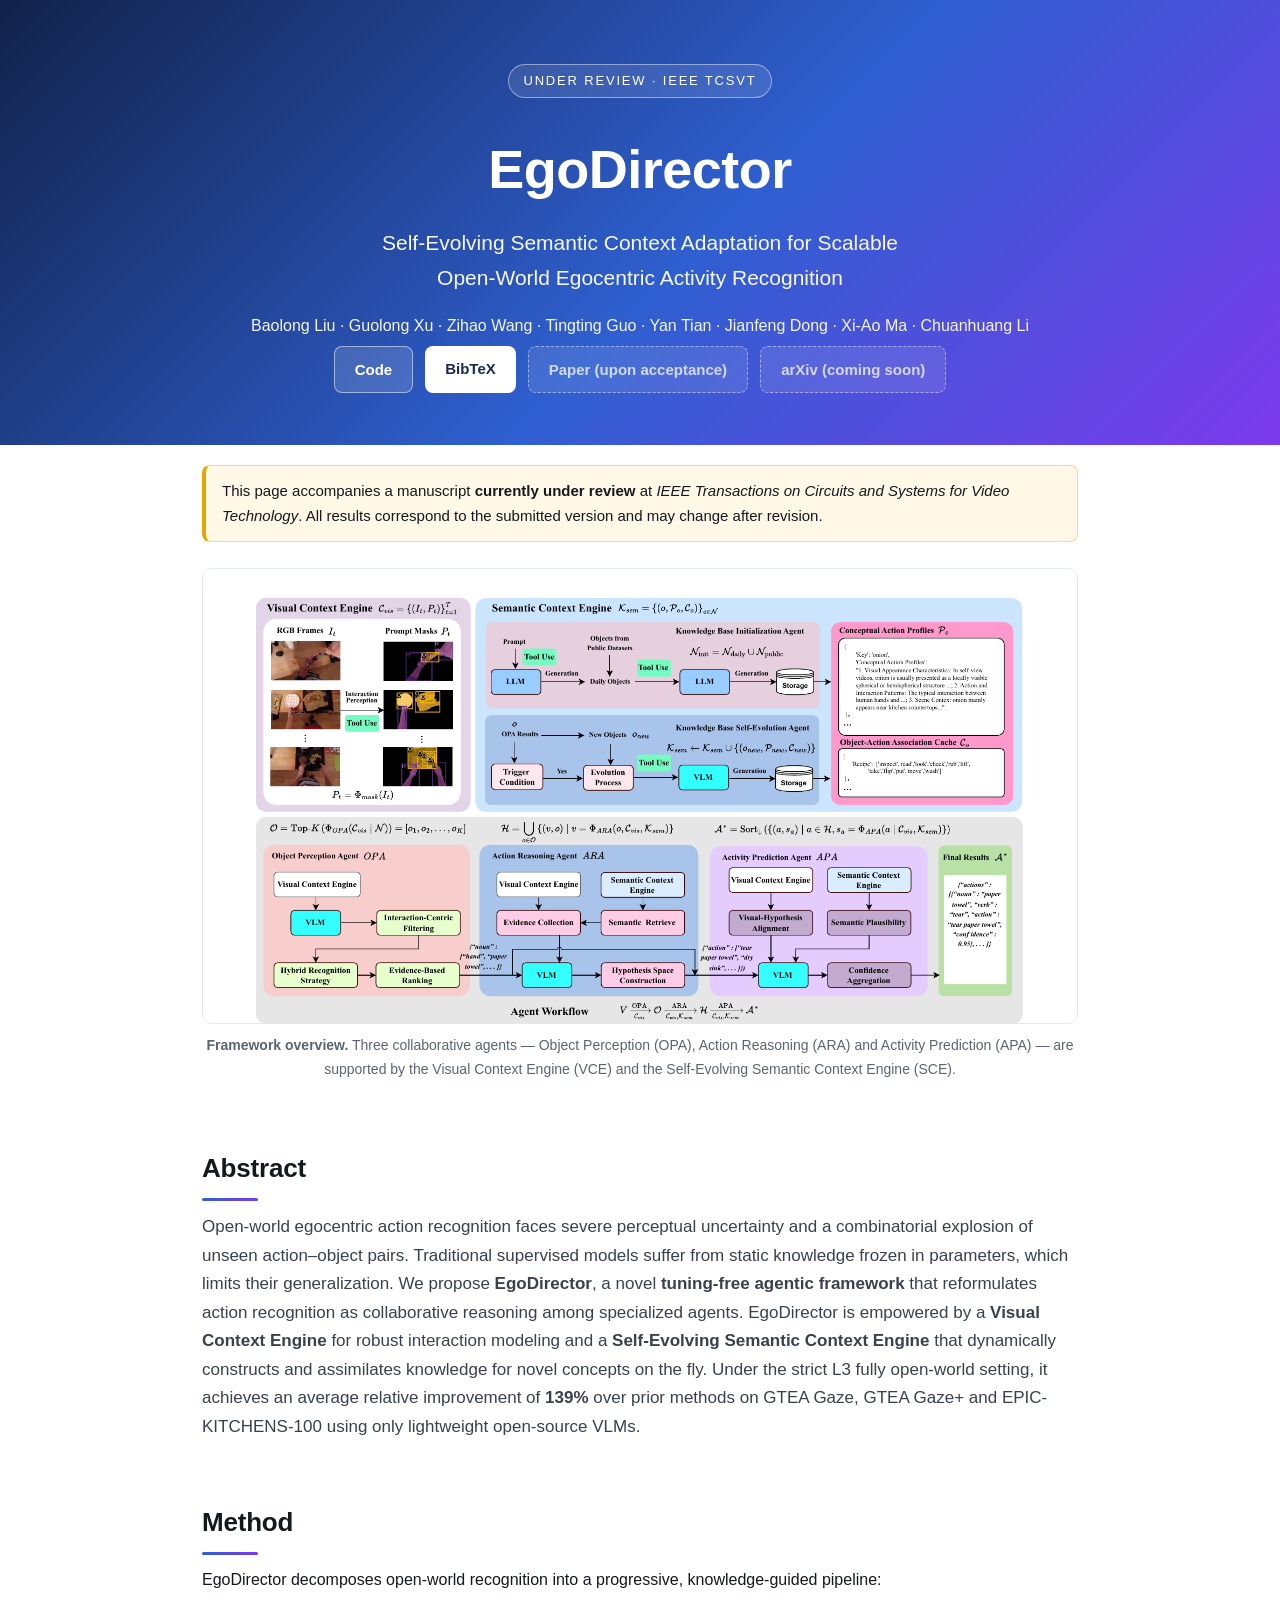
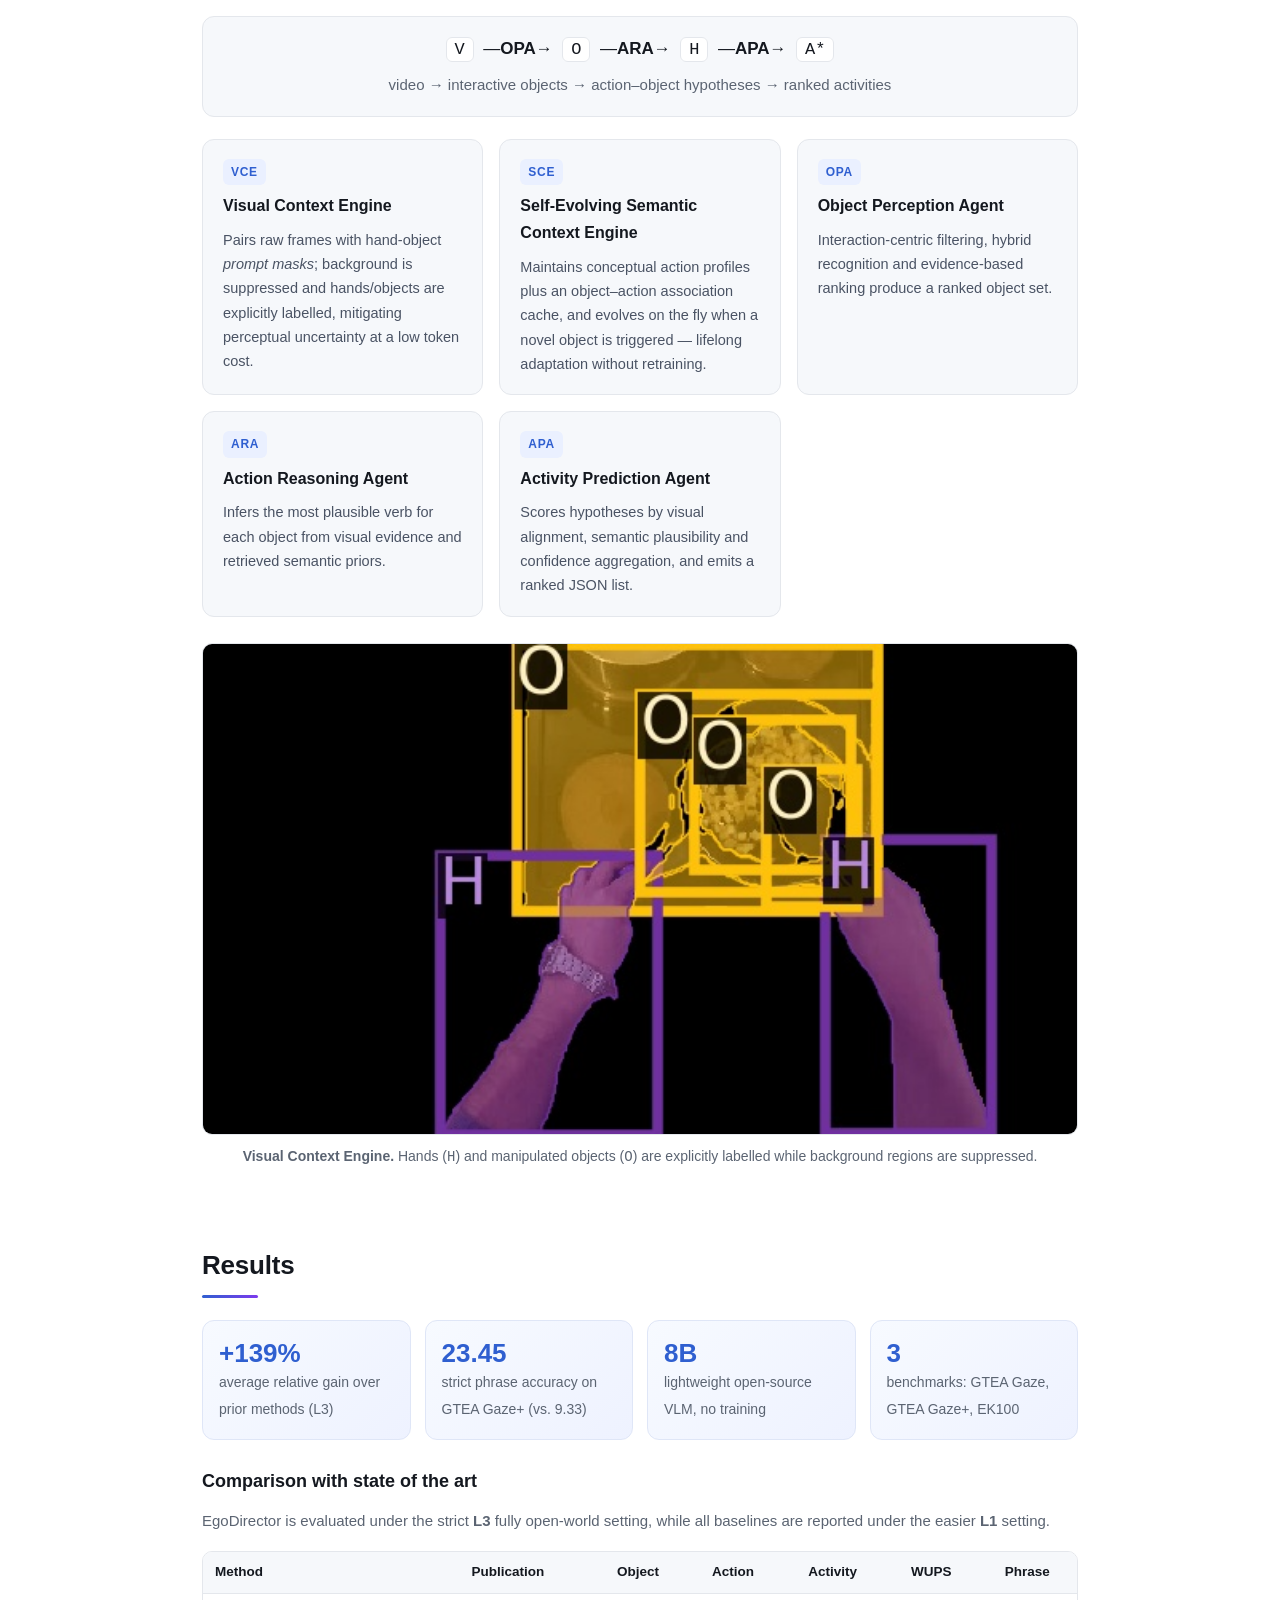
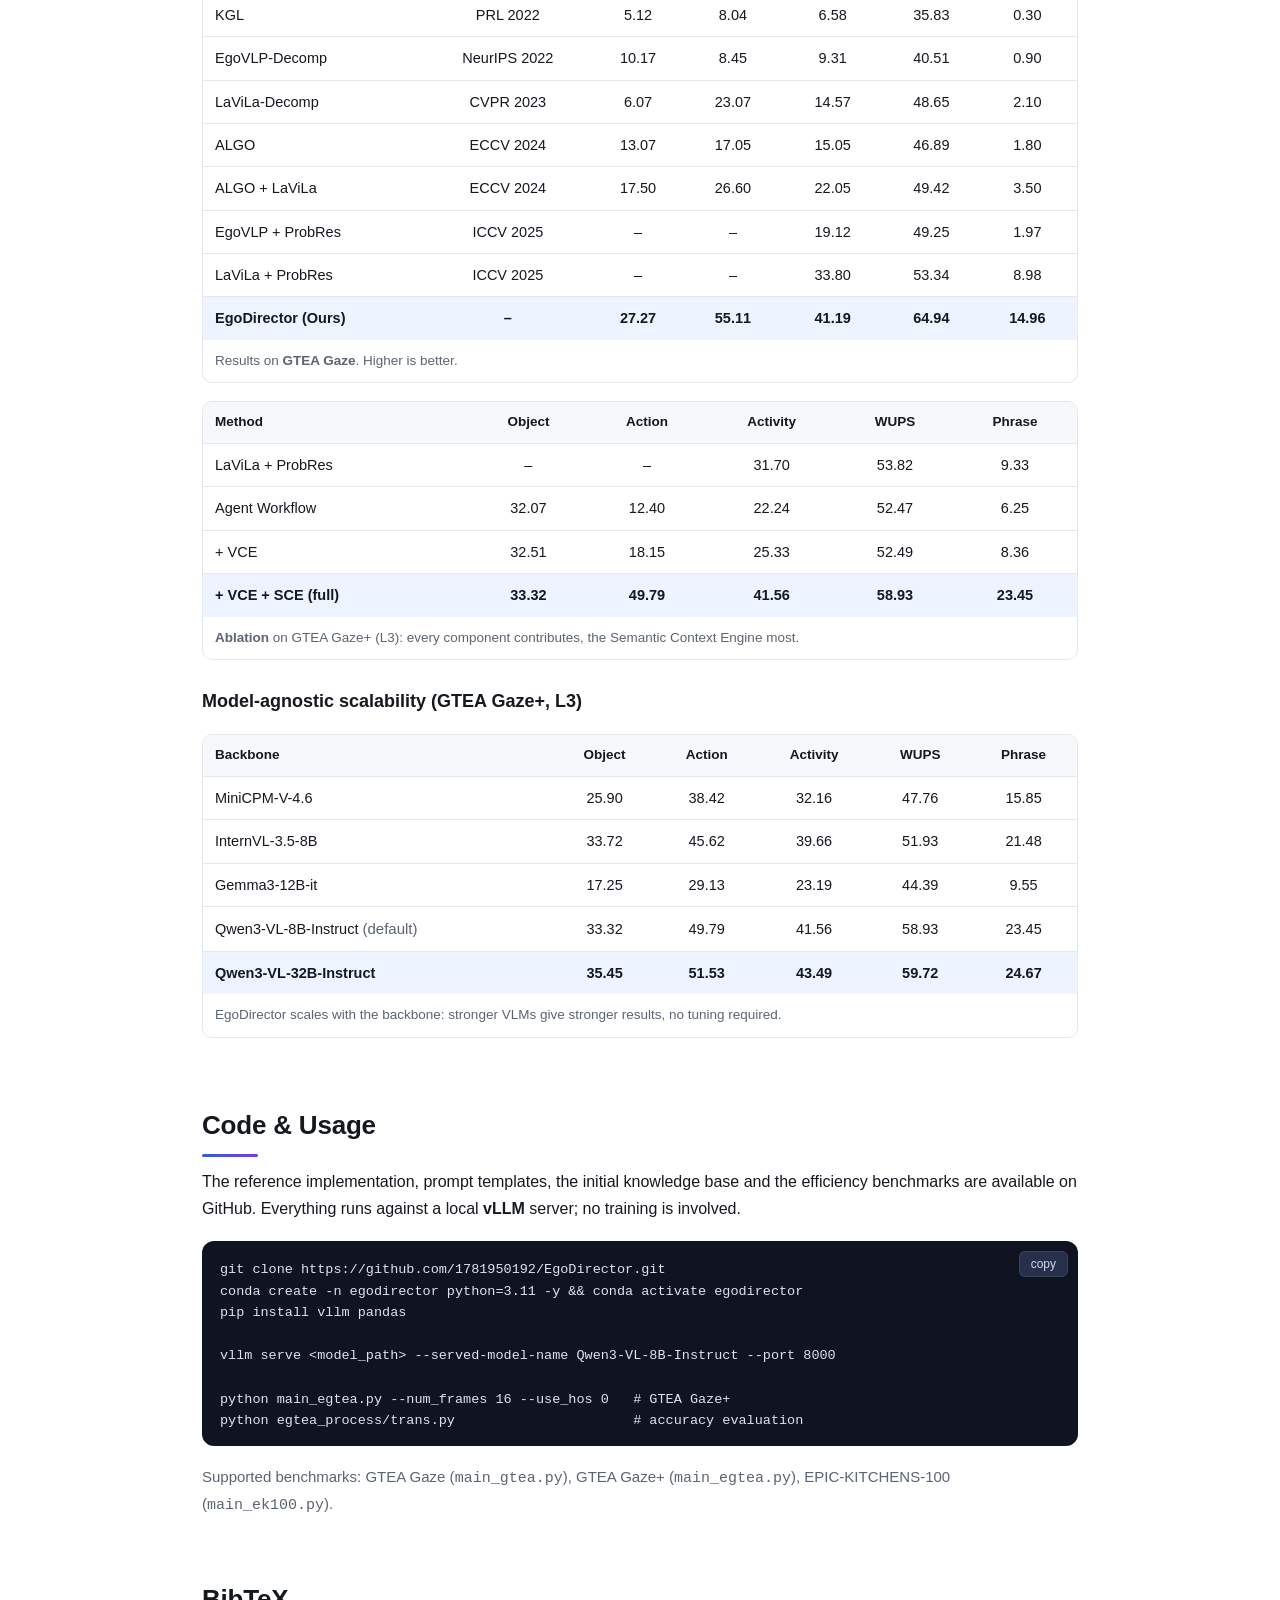
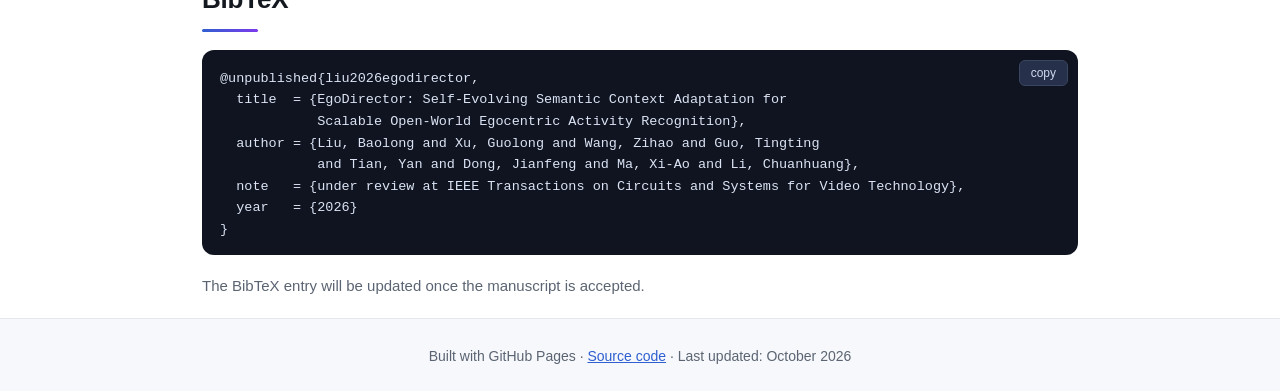
==== docs/index.html @ 60a10f9a "docs: add a GitHub Pages project page for the manuscript" ====
<!DOCTYPE html>
<html lang="en">
<head>
<meta charset="UTF-8">
<meta name="viewport" content="width=device-width, initial-scale=1.0">
<title>EgoDirector — Open-World Egocentric Activity Recognition</title>
<meta name="description" content="EgoDirector: a tuning-free agentic framework with a Visual Context Engine and a Self-Evolving Semantic Context Engine for scalable open-world egocentric activity recognition.">
<style>
  :root{
    --ink:#14181f; --muted:#5b6472; --line:#e4e7ec; --bg:#ffffff; --soft:#f6f8fb;
    --accent:#2f5fd0; --accent2:#7c3aed;
  }
  *{box-sizing:border-box}
  html{scroll-behavior:smooth}
  body{
    margin:0; background:var(--bg); color:var(--ink);
    font-family:-apple-system,BlinkMacSystemFont,"Segoe UI",Roboto,"Helvetica Neue",Arial,sans-serif;
    line-height:1.68; -webkit-font-smoothing:antialiased;
  }
  .wrap{max-width:920px;margin:0 auto;padding:0 22px}

  /* ---------- hero ---------- */
  header.hero{
    background:linear-gradient(135deg,#12224a 0%,#2f5fd0 55%,#7c3aed 100%);
    color:#fff; padding:64px 0 52px; text-align:center;
  }
  .eyebrow{
    display:inline-block; font-size:13px; letter-spacing:.14em; text-transform:uppercase;
    padding:5px 14px; border:1px solid rgba(255,255,255,.45); border-radius:999px;
    background:rgba(255,255,255,.10); margin-bottom:20px;
  }
  h1.title{
    margin:6px 0 10px; font-size:clamp(34px,6vw,54px); font-weight:800; letter-spacing:-.5px;
  }
  .subtitle{
    font-size:clamp(16px,2.4vw,21px); font-weight:500; opacity:.96; max-width:760px; margin:0 auto 18px;
  }
  .venue{font-size:15px; opacity:.85; margin-bottom:22px}
  .authors{font-size:16px; opacity:.95; margin-bottom:6px}
  .affil{font-size:14px; opacity:.72; margin-bottom:26px}
  .links{display:flex; gap:12px; justify-content:center; flex-wrap:wrap}
  .btn{
    display:inline-block; padding:10px 20px; border-radius:8px; font-size:15px; font-weight:600;
    text-decoration:none; transition:transform .12s ease, box-shadow .12s ease;
  }
  .btn:hover{transform:translateY(-2px); box-shadow:0 8px 20px rgba(0,0,0,.22)}
  .btn-solid{background:#fff; color:#1b2a52}
  .btn-ghost{background:rgba(255,255,255,.14); color:#fff; border:1px solid rgba(255,255,255,.5)}
  .btn-dim{background:rgba(255,255,255,.10); color:rgba(255,255,255,.75); border:1px dashed rgba(255,255,255,.45); cursor:default}
  .btn-dim:hover{transform:none; box-shadow:none}

  /* ---------- sections ---------- */
  main{padding:14px 0 40px}
  section{padding:40px 0 8px}
  h2{
    font-size:26px; margin:0 0 8px; letter-spacing:-.2px; position:relative; padding-bottom:10px;
  }
  h2::after{
    content:""; position:absolute; left:0; bottom:0; width:56px; height:3px; border-radius:2px;
    background:linear-gradient(90deg,var(--accent),var(--accent2));
  }
  h3{font-size:18px; margin:26px 0 8px}
  p{margin:12px 0}
  .lead{font-size:17px; color:#39414f}
  .muted{color:var(--muted); font-size:15px}
  .notice{
    background:#fff8e6; border:1px solid #f2d999; border-left:4px solid #e0a800;
    padding:12px 16px; border-radius:8px; font-size:15px; margin:20px 0 4px;
  }

  figure{margin:26px 0}
  figure img{width:100%; border-radius:10px; border:1px solid var(--line); display:block}
  figcaption{font-size:14px; color:var(--muted); margin-top:10px; text-align:center}

  /* ---------- cards ---------- */
  .grid{display:grid; gap:16px; grid-template-columns:repeat(auto-fit,minmax(260px,1fr)); margin:20px 0}
  .card{background:var(--soft); border:1px solid var(--line); border-radius:12px; padding:18px 20px}
  .card h4{margin:0 0 8px; font-size:16px}
  .card p{margin:0; font-size:14.5px; color:#4a5364}
  .tag{
    display:inline-block; font-size:12px; font-weight:700; letter-spacing:.06em; text-transform:uppercase;
    color:var(--accent); background:#eaf0ff; border-radius:6px; padding:3px 8px; margin-bottom:8px;
  }

  .pipeline{
    background:var(--soft); border:1px solid var(--line); border-radius:12px;
    padding:18px; text-align:center; font-size:17px; margin:22px 0;
  }
  .pipeline code{background:#fff; border:1px solid var(--line); border-radius:6px; padding:2px 8px}

  /* ---------- tables ---------- */
  .tablewrap{overflow-x:auto; margin:18px 0; border:1px solid var(--line); border-radius:10px}
  table{border-collapse:collapse; width:100%; font-size:14.5px; min-width:640px}
  th,td{padding:9px 12px; text-align:center; border-bottom:1px solid var(--line)}
  thead th{background:var(--soft); font-weight:700; font-size:13.5px; position:sticky; top:0}
  tbody tr:last-child td{border-bottom:none}
  tr.ours{background:#eef4ff; font-weight:700}
  td.left,th.left{text-align:left}
  caption{caption-side:bottom; font-size:13.5px; color:var(--muted); padding:10px 12px; text-align:left}

  .kpis{display:grid; gap:14px; grid-template-columns:repeat(auto-fit,minmax(200px,1fr)); margin:22px 0}
  .kpi{background:linear-gradient(135deg,#f7faff,#eef2ff); border:1px solid #dfe6f7; border-radius:12px; padding:16px}
  .kpi b{display:block; font-size:26px; color:var(--accent); line-height:1.25}
  .kpi span{font-size:14px; color:var(--muted)}

  /* ---------- bibtex ---------- */
  .bibbox{position:relative; background:#0f1420; border-radius:12px; padding:18px 18px 14px; margin:18px 0}
  .bibbox pre{
    margin:0; color:#dbe3f4; font-size:13.5px; overflow-x:auto;
    font-family:ui-monospace,SFMono-Regular,Menlo,Consolas,monospace; line-height:1.6;
  }
  .copybtn{
    position:absolute; top:10px; right:10px; background:#26304a; color:#cfd8ee; border:1px solid #3a4560;
    font-size:12px; padding:5px 11px; border-radius:6px; cursor:pointer;
  }
  .copybtn:hover{background:#33405f}

  footer{border-top:1px solid var(--line); background:var(--soft); padding:26px 0; text-align:center; color:var(--muted); font-size:14px}
  footer a{color:var(--accent)}

  @media (max-width:600px){
    header.hero{padding:44px 0 38px}
    h2{font-size:22px}
  }
</style>
</head>
<body>

<header class="hero">
  <div class="wrap">
    <span class="eyebrow">Under Review · IEEE TCSVT</span>
    <h1 class="title">EgoDirector</h1>
    <p class="subtitle">Self-Evolving Semantic Context Adaptation for Scalable<br>Open-World Egocentric Activity Recognition</p>
    <p class="authors">Baolong Liu · Guolong Xu · Zihao Wang · Tingting Guo · Yan Tian · Jianfeng Dong · Xi-Ao Ma · Chuanhuang Li</p>
    <div class="links">
      <a class="btn btn-ghost" href="https://github.com/1781950192/EgoDirector">Code</a>
      <a class="btn btn-solid" href="#bibtex">BibTeX</a>
      <span class="btn btn-dim">Paper&nbsp;(upon acceptance)</span>
      <span class="btn btn-dim">arXiv&nbsp;(coming soon)</span>
    </div>
  </div>
</header>

<main class="wrap">

  <p class="notice">
    This page accompanies a manuscript <b>currently under review</b> at <i>IEEE Transactions on Circuits and Systems
    for Video Technology</i>. All results correspond to the submitted version and may change after revision.
  </p>

  <figure>
    <img src="assets/architecture.png" alt="Overview of the EgoDirector framework">
    <figcaption>
      <b>Framework overview.</b> Three collaborative agents — Object Perception (OPA), Action Reasoning (ARA) and
      Activity Prediction (APA) — are supported by the Visual Context Engine (VCE) and the Self-Evolving Semantic
      Context Engine (SCE).
    </figcaption>
  </figure>

  <section id="abstract">
    <h2>Abstract</h2>
    <p class="lead">
      Open-world egocentric action recognition faces severe perceptual uncertainty and a combinatorial explosion of
      unseen action–object pairs. Traditional supervised models suffer from static knowledge frozen in parameters,
      which limits their generalization. We propose <b>EgoDirector</b>, a novel <b>tuning-free agentic framework</b>
      that reformulates action recognition as collaborative reasoning among specialized agents. EgoDirector is
      empowered by a <b>Visual Context Engine</b> for robust interaction modeling and a <b>Self-Evolving Semantic
      Context Engine</b> that dynamically constructs and assimilates knowledge for novel concepts on the fly.
      Under the strict L3 fully open-world setting, it achieves an average relative improvement of
      <b>139%</b> over prior methods on GTEA Gaze, GTEA Gaze+ and EPIC-KITCHENS-100 using only lightweight
      open-source VLMs.
    </p>
  </section>

  <section id="method">
    <h2>Method</h2>
    <p>
      EgoDirector decomposes open-world recognition into a progressive, knowledge-guided pipeline:
    </p>
    <div class="pipeline">
      <code>V</code> &nbsp;—<b>OPA</b>→&nbsp; <code>O</code> &nbsp;—<b>ARA</b>→&nbsp; <code>H</code>
      &nbsp;—<b>APA</b>→&nbsp; <code>A*</code>
      <div class="muted" style="margin-top:8px">
        video → interactive objects → action–object hypotheses → ranked activities
      </div>
    </div>

    <div class="grid">
      <div class="card">
        <span class="tag">VCE</span>
        <h4>Visual Context Engine</h4>
        <p>Pairs raw frames with hand-object <i>prompt masks</i>; background is suppressed and hands/objects are
        explicitly labelled, mitigating perceptual uncertainty at a low token cost.</p>
      </div>
      <div class="card">
        <span class="tag">SCE</span>
        <h4>Self-Evolving Semantic Context Engine</h4>
        <p>Maintains conceptual action profiles plus an object–action association cache, and evolves on the fly when
        a novel object is triggered — lifelong adaptation without retraining.</p>
      </div>
      <div class="card">
        <span class="tag">OPA</span>
        <h4>Object Perception Agent</h4>
        <p>Interaction-centric filtering, hybrid recognition and evidence-based ranking produce a ranked object set.</p>
      </div>
      <div class="card">
        <span class="tag">ARA</span>
        <h4>Action Reasoning Agent</h4>
        <p>Infers the most plausible verb for each object from visual evidence and retrieved semantic priors.</p>
      </div>
      <div class="card">
        <span class="tag">APA</span>
        <h4>Activity Prediction Agent</h4>
        <p>Scores hypotheses by visual alignment, semantic plausibility and confidence aggregation, and emits a
        ranked JSON list.</p>
      </div>
    </div>

    <figure>
      <img src="assets/vce_example.png" alt="Prompt mask produced by the Visual Context Engine">
      <figcaption>
        <b>Visual Context Engine.</b> Hands (<code>H</code>) and manipulated objects (<code>O</code>) are explicitly
        labelled while background regions are suppressed.
      </figcaption>
    </figure>
  </section>

  <section id="results">
    <h2>Results</h2>

    <div class="kpis">
      <div class="kpi"><b>+139%</b><span>average relative gain over prior methods (L3)</span></div>
      <div class="kpi"><b>23.45</b><span>strict phrase accuracy on GTEA Gaze+ (vs. 9.33)</span></div>
      <div class="kpi"><b>8B</b><span>lightweight open-source VLM, no training</span></div>
      <div class="kpi"><b>3</b><span>benchmarks: GTEA Gaze, GTEA Gaze+, EK100</span></div>
    </div>

    <h3>Comparison with state of the art</h3>
    <p class="muted">
      EgoDirector is evaluated under the strict <b>L3</b> fully open-world setting, while all baselines are reported
      under the easier <b>L1</b> setting.
    </p>
    <div class="tablewrap">
      <table>
        <thead>
          <tr>
            <th class="left">Method</th><th>Publication</th>
            <th>Object</th><th>Action</th><th>Activity</th><th>WUPS</th><th>Phrase</th>
          </tr>
        </thead>
        <tbody>
          <tr><td class="left">KGL</td><td>PRL 2022</td><td>5.12</td><td>8.04</td><td>6.58</td><td>35.83</td><td>0.30</td></tr>
          <tr><td class="left">EgoVLP-Decomp</td><td>NeurIPS 2022</td><td>10.17</td><td>8.45</td><td>9.31</td><td>40.51</td><td>0.90</td></tr>
          <tr><td class="left">LaViLa-Decomp</td><td>CVPR 2023</td><td>6.07</td><td>23.07</td><td>14.57</td><td>48.65</td><td>2.10</td></tr>
          <tr><td class="left">ALGO</td><td>ECCV 2024</td><td>13.07</td><td>17.05</td><td>15.05</td><td>46.89</td><td>1.80</td></tr>
          <tr><td class="left">ALGO + LaViLa</td><td>ECCV 2024</td><td>17.50</td><td>26.60</td><td>22.05</td><td>49.42</td><td>3.50</td></tr>
          <tr><td class="left">EgoVLP + ProbRes</td><td>ICCV 2025</td><td>–</td><td>–</td><td>19.12</td><td>49.25</td><td>1.97</td></tr>
          <tr><td class="left">LaViLa + ProbRes</td><td>ICCV 2025</td><td>–</td><td>–</td><td>33.80</td><td>53.34</td><td>8.98</td></tr>
          <tr class="ours"><td class="left">EgoDirector (Ours)</td><td>–</td><td>27.27</td><td>55.11</td><td>41.19</td><td>64.94</td><td>14.96</td></tr>
        </tbody>
        <caption>Results on <b>GTEA Gaze</b>. Higher is better.</caption>
      </table>
    </div>

    <div class="tablewrap">
      <table>
        <thead>
          <tr><th class="left">Method</th><th>Object</th><th>Action</th><th>Activity</th><th>WUPS</th><th>Phrase</th></tr>
        </thead>
        <tbody>
          <tr><td class="left">LaViLa + ProbRes</td><td>–</td><td>–</td><td>31.70</td><td>53.82</td><td>9.33</td></tr>
          <tr><td class="left">Agent Workflow</td><td>32.07</td><td>12.40</td><td>22.24</td><td>52.47</td><td>6.25</td></tr>
          <tr><td class="left">+ VCE</td><td>32.51</td><td>18.15</td><td>25.33</td><td>52.49</td><td>8.36</td></tr>
          <tr class="ours"><td class="left">+ VCE + SCE (full)</td><td>33.32</td><td>49.79</td><td>41.56</td><td>58.93</td><td>23.45</td></tr>
        </tbody>
        <caption><b>Ablation</b> on GTEA Gaze+ (L3): every component contributes, the Semantic Context Engine most.</caption>
      </table>
    </div>

    <h3>Model-agnostic scalability (GTEA Gaze+, L3)</h3>
    <div class="tablewrap">
      <table>
        <thead>
          <tr><th class="left">Backbone</th><th>Object</th><th>Action</th><th>Activity</th><th>WUPS</th><th>Phrase</th></tr>
        </thead>
        <tbody>
          <tr><td class="left">MiniCPM-V-4.6</td><td>25.90</td><td>38.42</td><td>32.16</td><td>47.76</td><td>15.85</td></tr>
          <tr><td class="left">InternVL-3.5-8B</td><td>33.72</td><td>45.62</td><td>39.66</td><td>51.93</td><td>21.48</td></tr>
          <tr><td class="left">Gemma3-12B-it</td><td>17.25</td><td>29.13</td><td>23.19</td><td>44.39</td><td>9.55</td></tr>
          <tr><td class="left">Qwen3-VL-8B-Instruct <span class="muted">(default)</span></td><td>33.32</td><td>49.79</td><td>41.56</td><td>58.93</td><td>23.45</td></tr>
          <tr class="ours"><td class="left">Qwen3-VL-32B-Instruct</td><td>35.45</td><td>51.53</td><td>43.49</td><td>59.72</td><td>24.67</td></tr>
        </tbody>
        <caption>EgoDirector scales with the backbone: stronger VLMs give stronger results, no tuning required.</caption>
      </table>
    </div>
  </section>

  <section id="code">
    <h2>Code &amp; Usage</h2>
    <p>
      The reference implementation, prompt templates, the initial knowledge base and the efficiency benchmarks are
      available on GitHub. Everything runs against a local <b>vLLM</b> server; no training is involved.
    </p>
    <div class="bibbox">
      <button class="copybtn" onclick="navigator.clipboard.writeText('git clone https://github.com/1781950192/EgoDirector.git')">copy</button>
      <pre>git clone https://github.com/1781950192/EgoDirector.git
conda create -n egodirector python=3.11 -y &amp;&amp; conda activate egodirector
pip install vllm pandas

vllm serve &lt;model_path&gt; --served-model-name Qwen3-VL-8B-Instruct --port 8000

python main_egtea.py --num_frames 16 --use_hos 0   # GTEA Gaze+
python egtea_process/trans.py                      # accuracy evaluation</pre>
    </div>
    <p class="muted">
      Supported benchmarks: GTEA Gaze (<code>main_gtea.py</code>), GTEA Gaze+ (<code>main_egtea.py</code>),
      EPIC-KITCHENS-100 (<code>main_ek100.py</code>).
    </p>
  </section>

  <section id="bibtex">
    <h2>BibTeX</h2>
    <div class="bibbox">
      <button class="copybtn" onclick="navigator.clipboard.writeText(document.getElementById('bib').innerText)">copy</button>
      <pre id="bib">@unpublished{liu2026egodirector,
  title  = {EgoDirector: Self-Evolving Semantic Context Adaptation for
            Scalable Open-World Egocentric Activity Recognition},
  author = {Liu, Baolong and Xu, Guolong and Wang, Zihao and Guo, Tingting
            and Tian, Yan and Dong, Jianfeng and Ma, Xi-Ao and Li, Chuanhuang},
  note   = {under review at IEEE Transactions on Circuits and Systems for Video Technology},
  year   = {2026}
}</pre>
    </div>
    <p class="muted">The BibTeX entry will be updated once the manuscript is accepted.</p>
  </section>

</main>

<footer>
  <div class="wrap">
    Built with GitHub Pages ·
    <a href="https://github.com/1781950192/EgoDirector">Source code</a> ·
    Last updated: October 2026
  </div>
</footer>

</body>
</html>
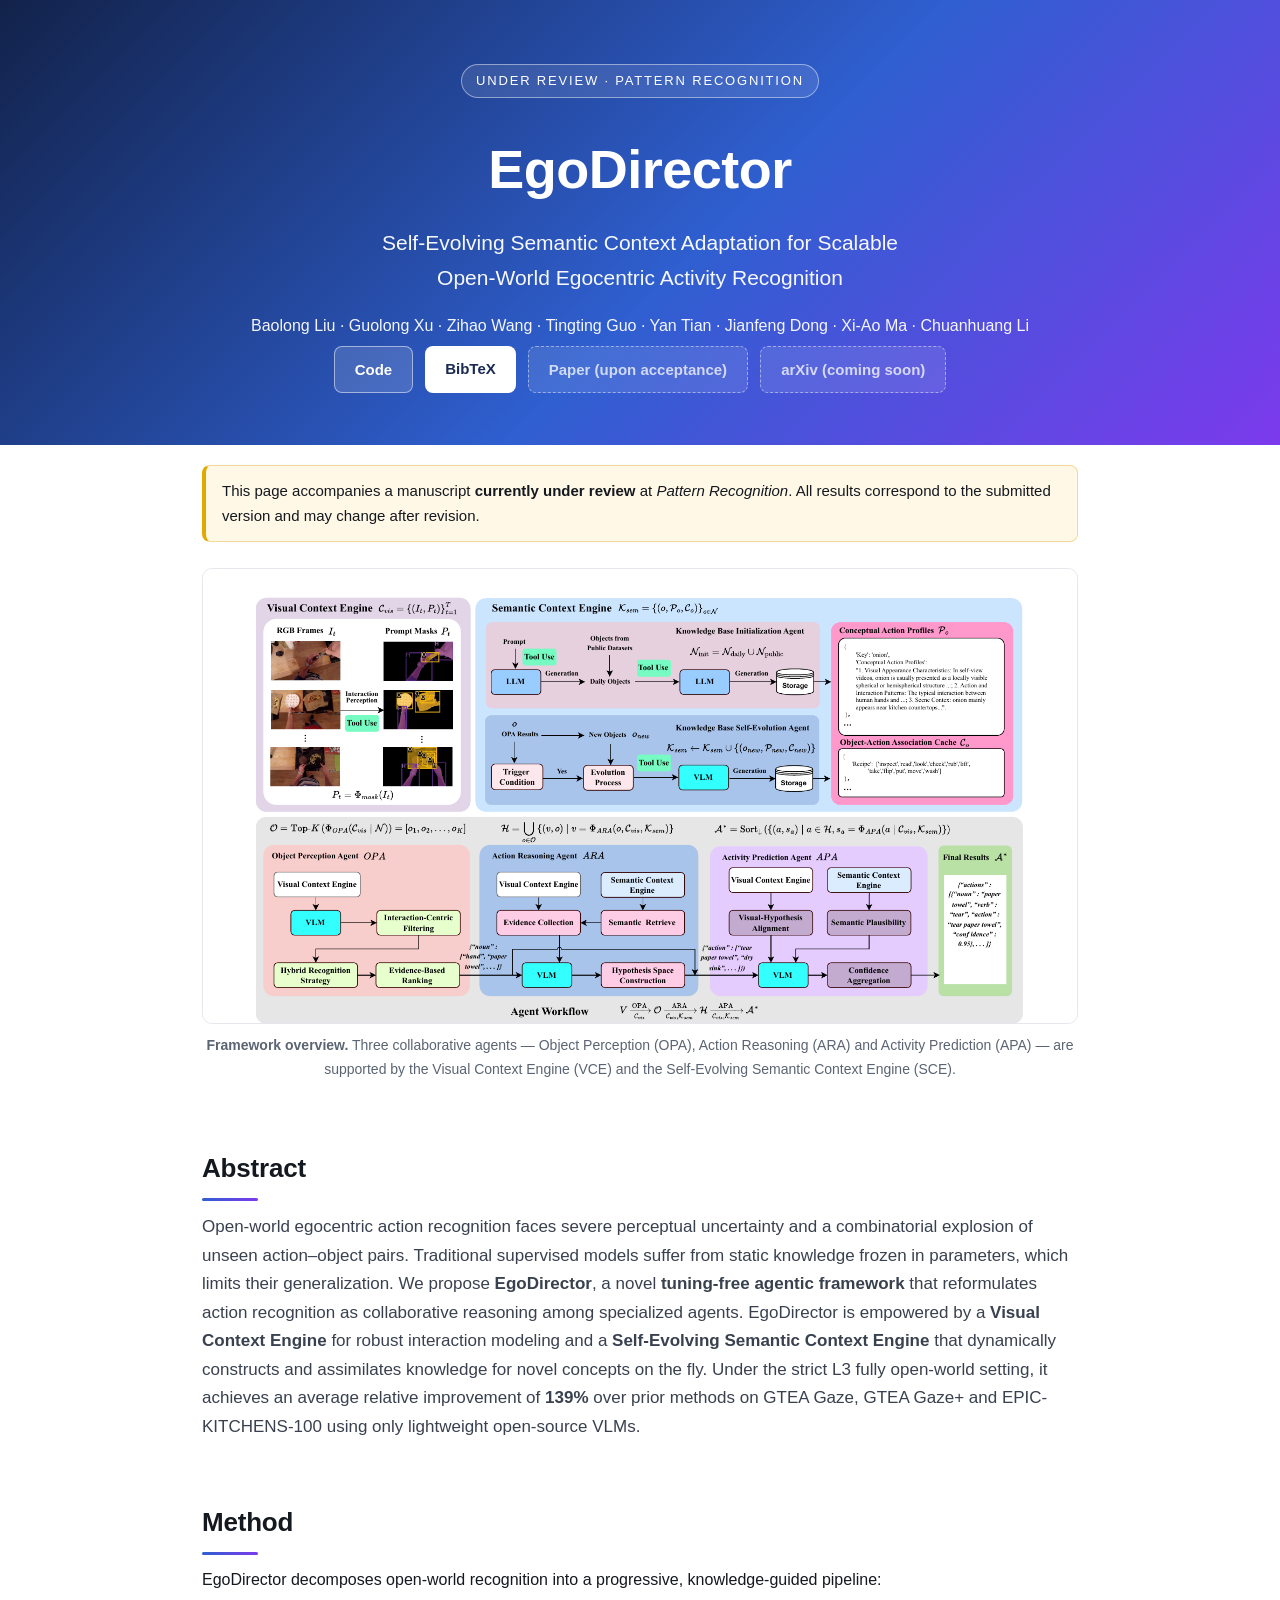
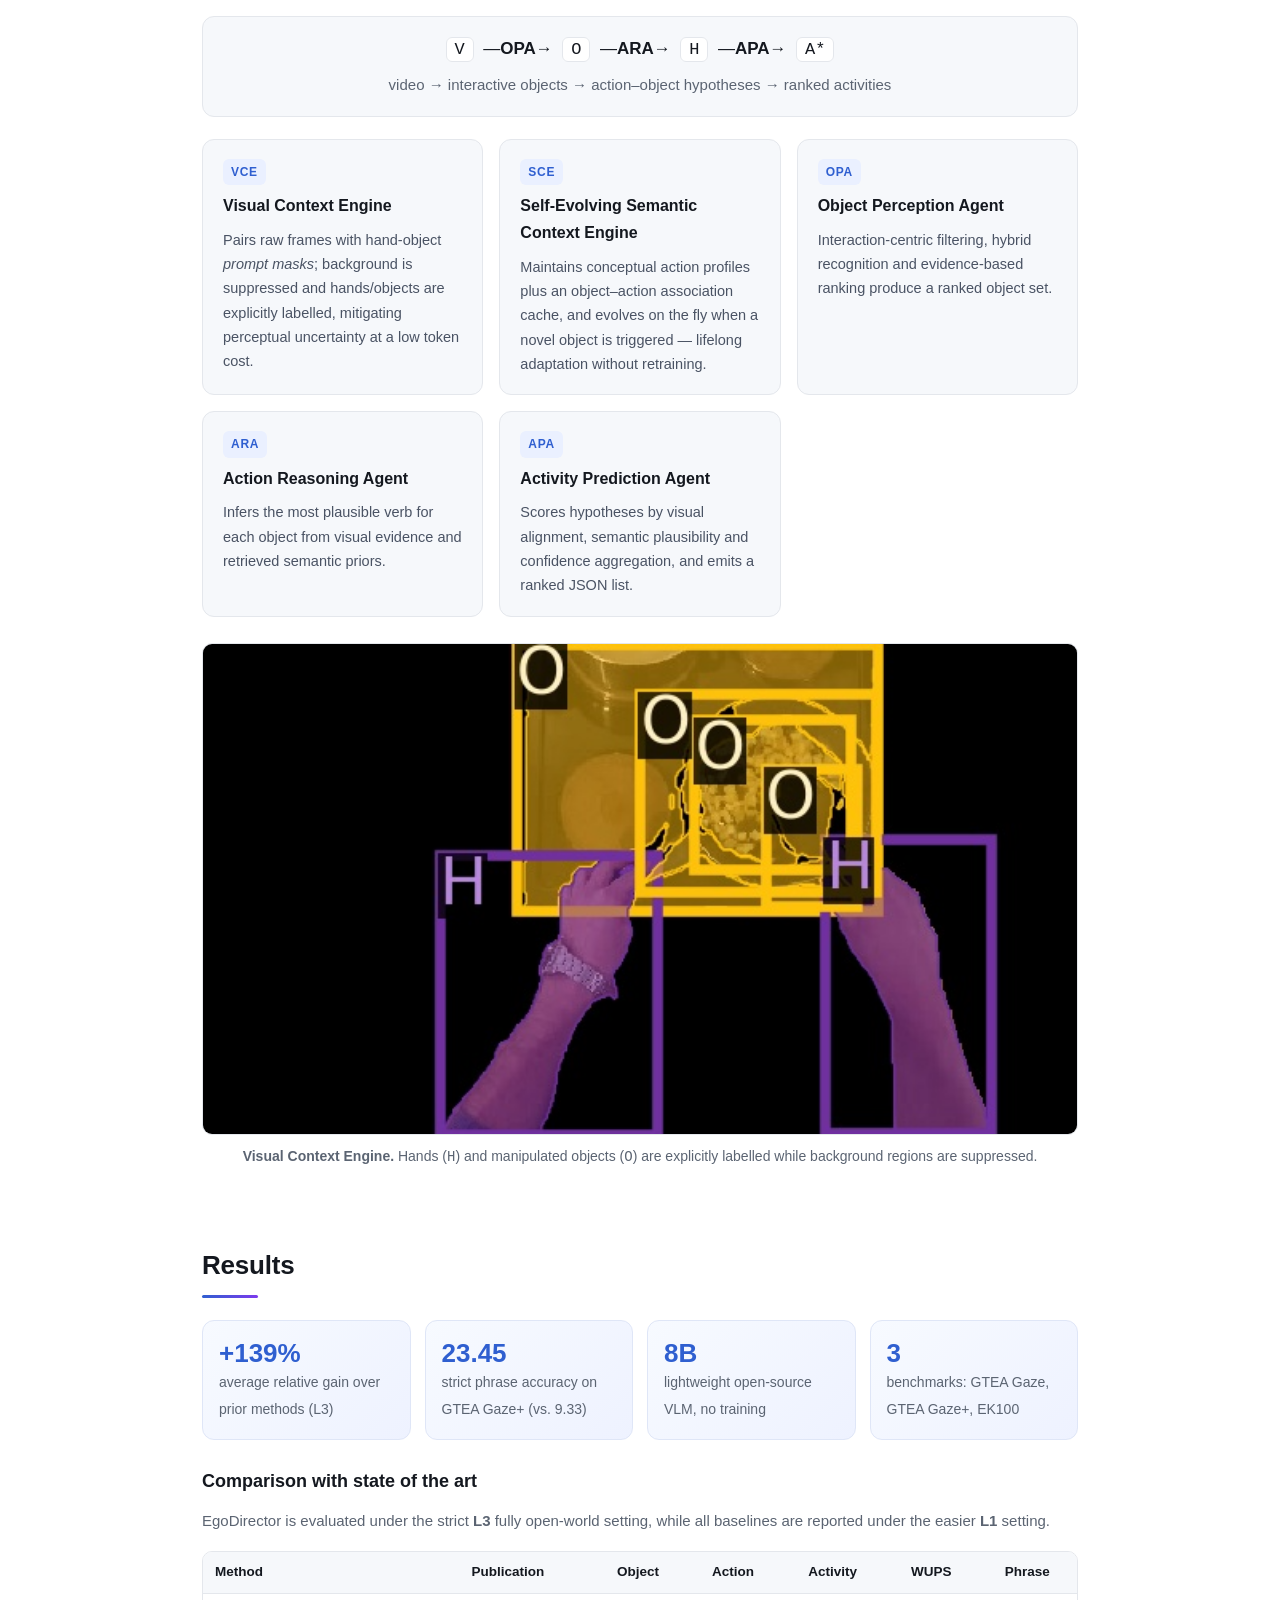
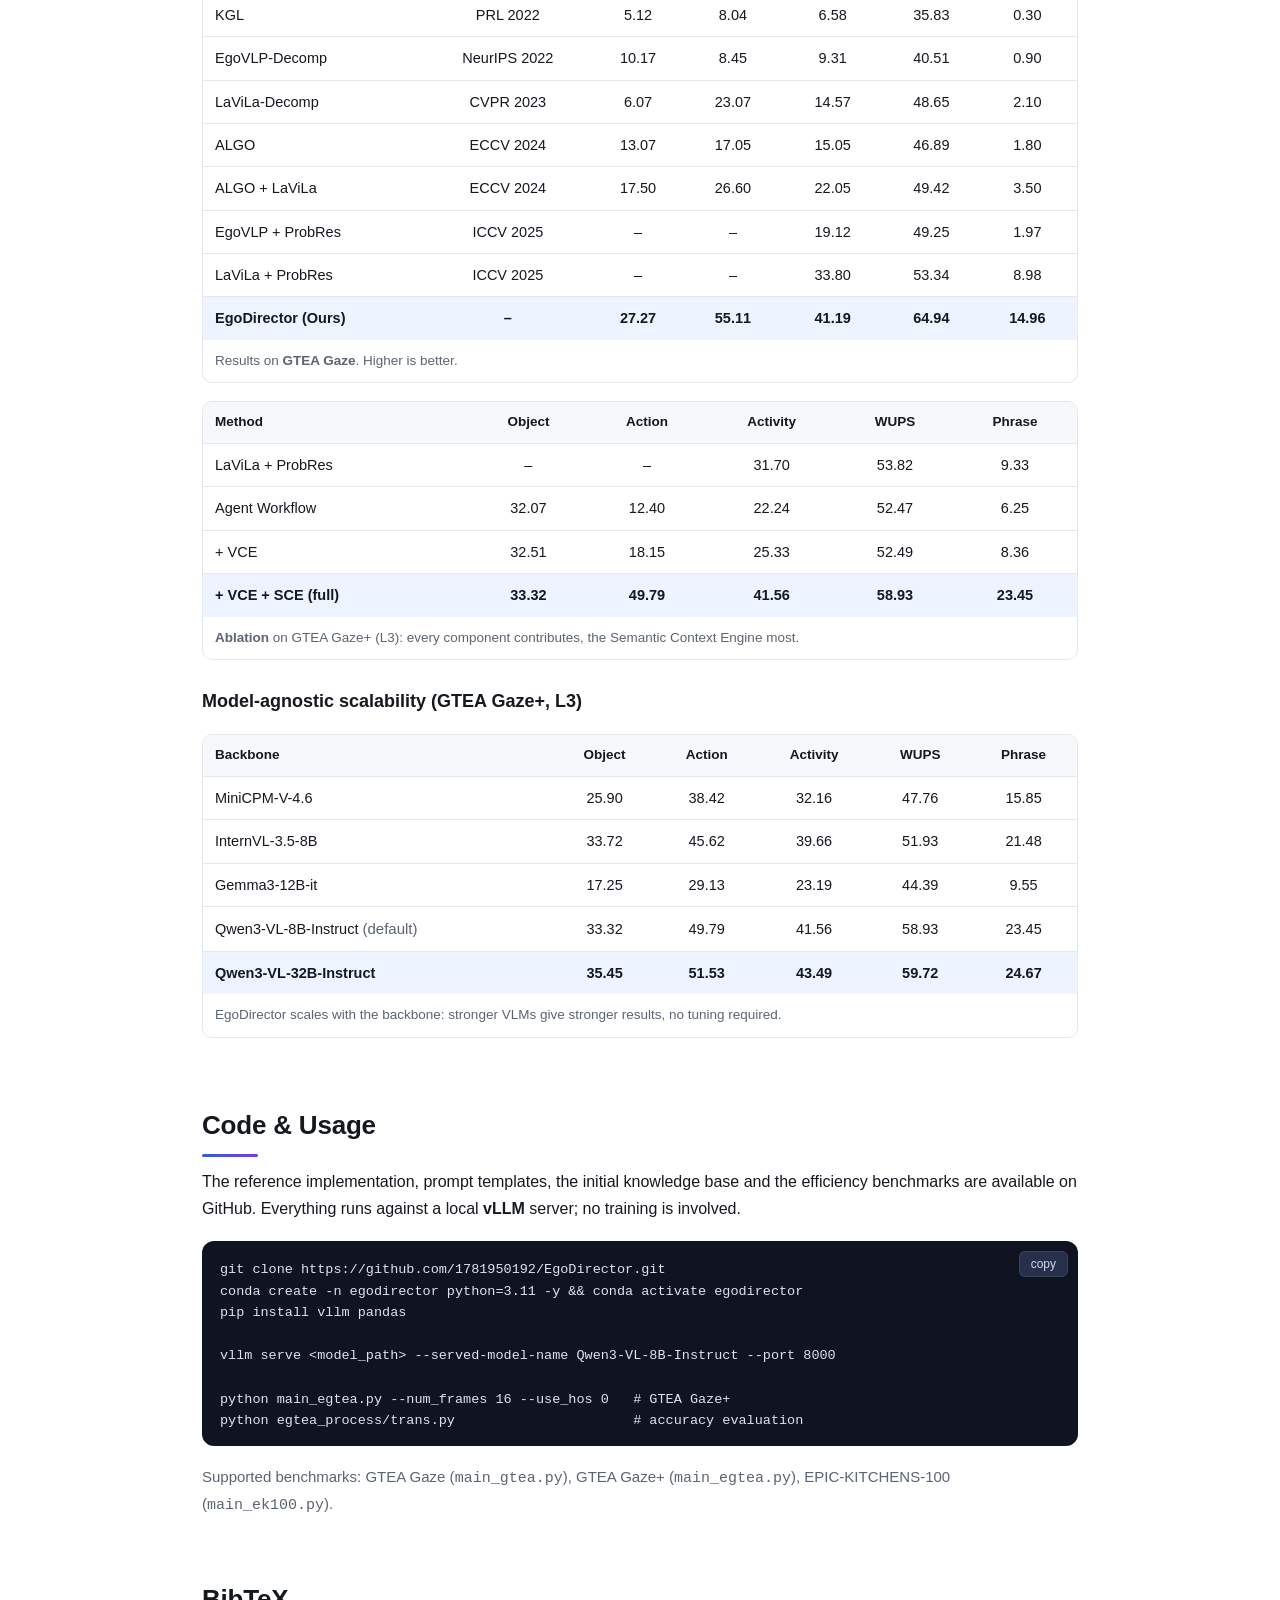
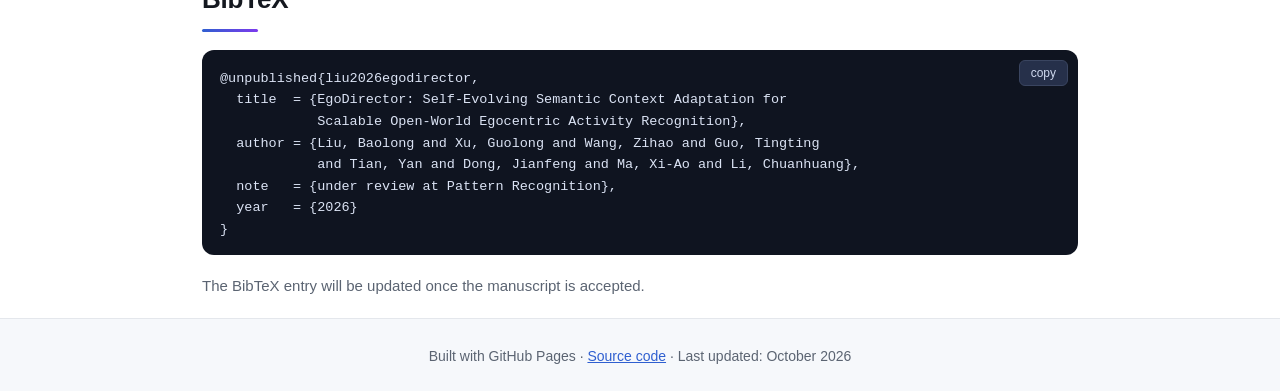
==== commit 3e549d0a: "docs: switch the submission venue to Pattern Recognition" ====
--- a/docs/index.html
+++ b/docs/index.html
@@ -128,7 +128,7 @@
 
 <header class="hero">
   <div class="wrap">
-    <span class="eyebrow">Under Review · IEEE TCSVT</span>
+    <span class="eyebrow">Under Review · Pattern Recognition</span>
     <h1 class="title">EgoDirector</h1>
     <p class="subtitle">Self-Evolving Semantic Context Adaptation for Scalable<br>Open-World Egocentric Activity Recognition</p>
     <p class="authors">Baolong Liu · Guolong Xu · Zihao Wang · Tingting Guo · Yan Tian · Jianfeng Dong · Xi-Ao Ma · Chuanhuang Li</p>
@@ -144,8 +144,7 @@
 <main class="wrap">
 
   <p class="notice">
-    This page accompanies a manuscript <b>currently under review</b> at <i>IEEE Transactions on Circuits and Systems
-    for Video Technology</i>. All results correspond to the submitted version and may change after revision.
+    This page accompanies a manuscript <b>currently under review</b> at <i>Pattern Recognition</i>. All results correspond to the submitted version and may change after revision.
   </p>
 
   <figure>
@@ -327,7 +326,7 @@
             Scalable Open-World Egocentric Activity Recognition},
   author = {Liu, Baolong and Xu, Guolong and Wang, Zihao and Guo, Tingting
             and Tian, Yan and Dong, Jianfeng and Ma, Xi-Ao and Li, Chuanhuang},
-  note   = {under review at IEEE Transactions on Circuits and Systems for Video Technology},
+  note   = {under review at Pattern Recognition},
   year   = {2026}
 }</pre>
     </div>
